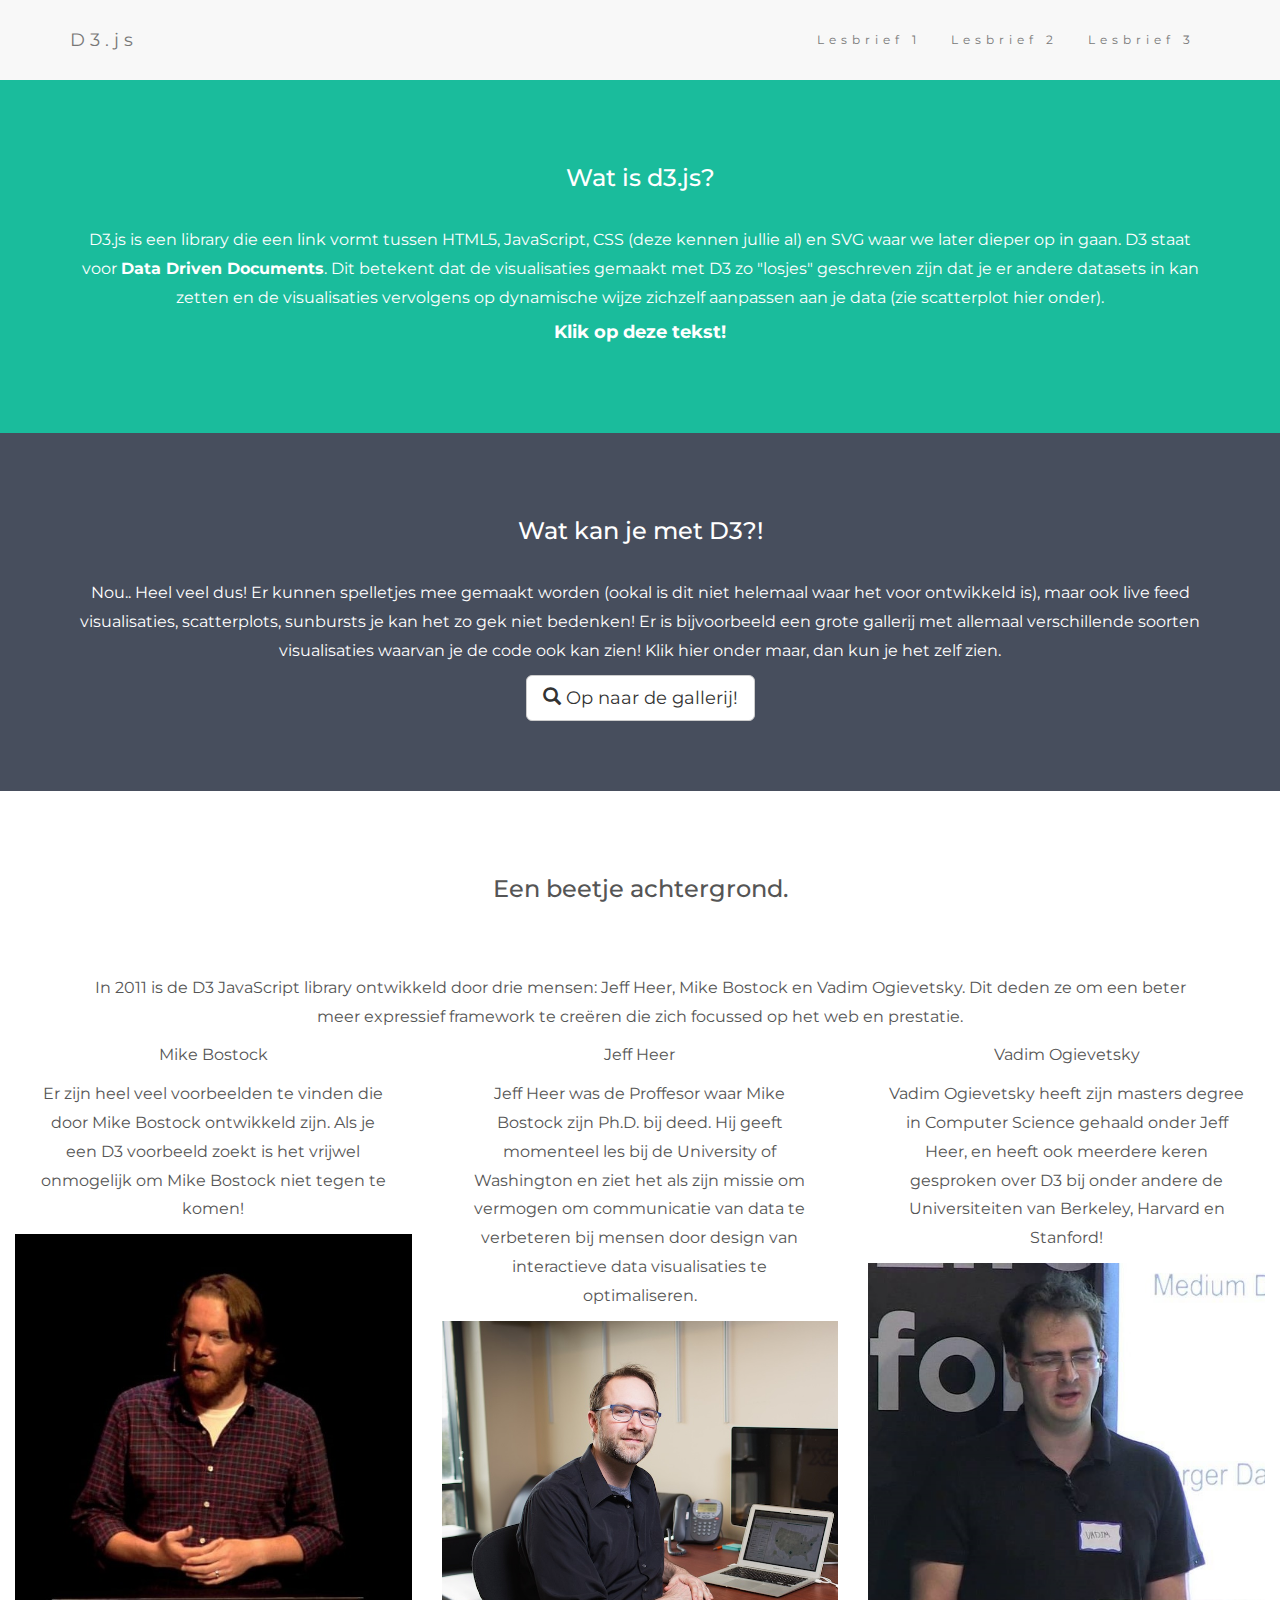
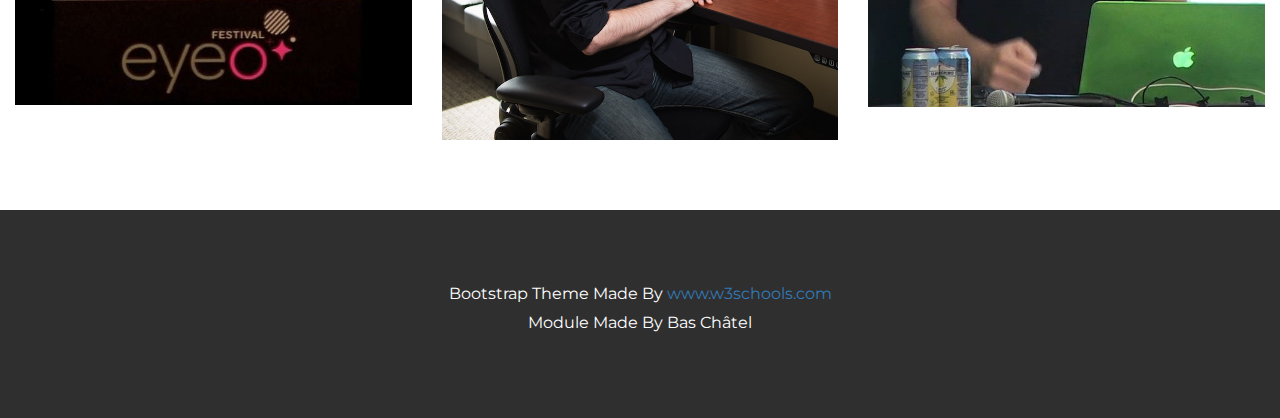
==== index.html @ f6dfb0a8 "alles erop" ====
<!DOCTYPE html>
<html lang="en">
<head>
  <!-- Theme Made By www.w3schools.com - No Copyright -->
  <title>D3.js module</title>
  <meta charset="utf-8">
  <meta name="viewport" content="width=device-width, initial-scale=1">
  <link rel="stylesheet" href="https://maxcdn.bootstrapcdn.com/bootstrap/3.3.7/css/bootstrap.min.css">
  <link href="https://fonts.googleapis.com/css?family=Montserrat" rel="stylesheet">
  <script src="https://ajax.googleapis.com/ajax/libs/jquery/3.2.1/jquery.min.js"></script>
  <script src="https://maxcdn.bootstrapcdn.com/bootstrap/3.3.7/js/bootstrap.min.js"></script>
  <link rel="stylesheet" href="css/style.css">
</head>
<body>

<!-- Navbar -->
<nav class="navbar navbar-default">
  <div class="container">
    <div class="navbar-header">
      <button type="button" class="navbar-toggle" data-toggle="collapse" data-target="#myNavbar">
        <span class="icon-bar"></span>
        <span class="icon-bar"></span>
        <span class="icon-bar"></span>
      </button>
      <a class="navbar-brand" href="#">D3.js</a>
    </div>
    <div class="collapse navbar-collapse" id="myNavbar">
      <ul class="nav navbar-nav navbar-right">
        <li><a href="lesbrieven/lesbrief_1.html">Lesbrief 1</a></li>
        <li><a href="lesbrieven/lesbrief_2.html">Lesbrief 2</a></li>
        <li><a href="lesbrieven/lesbrief_3.html">Lesbrief 3</a></li>
      </ul>
    </div>
  </div>
</nav>

<!-- First Container -->
<div class="container-fluid bg-1 text-center">
  <h3 class="margin">Wat is d3.js?</h3>
  <p>D3.js is een library die een link vormt tussen HTML5, JavaScript, CSS (deze kennen jullie al) en SVG waar we later dieper op in gaan. D3 staat voor <strong>Data Driven Documents</strong>. Dit betekent dat de visualisaties gemaakt met D3 zo "losjes" geschreven zijn dat je er andere datasets in kan zetten en de visualisaties vervolgens op dynamische wijze zichzelf aanpassen aan je data (zie scatterplot hier onder).</p>
  <script src="https://d3js.org/d3.v3.min.js"></script>
  <script src="js/functions.js"></script>
  <h4><strong>Klik op deze tekst!</strong></h4>
  <h2></h2>
  <script>
    draw_scatter();
  </script>
</div>

<!-- Second Container -->
<div class="container-fluid bg-2 text-center">
  <h3 class="margin">Wat kan je met D3?!</h3>
  <p>Nou.. Heel veel dus! Er kunnen spelletjes mee gemaakt worden (ookal is dit niet helemaal waar het voor ontwikkeld is), maar ook live feed visualisaties, scatterplots, sunbursts je kan het zo gek niet bedenken! Er is bijvoorbeeld een grote gallerij met allemaal verschillende soorten visualisaties waarvan je de code ook kan zien! Klik hier onder maar, dan kun je het zelf zien.</p>
  <a href="https://github.com/d3/d3/wiki/Gallery" target="_blank" class="btn btn-default btn-lg">
    <span class="glyphicon glyphicon-search"></span> Op naar de gallerij!
  </a>
</div>

<!-- Third Container (Grid) -->
<div class="container-fluid bg-3 text-center">
  <h3 class="margin">Een beetje achtergrond.</h3><br>
  <p>In 2011 is de D3 JavaScript library ontwikkeld door drie mensen: Jeff Heer, Mike Bostock en Vadim Ogievetsky. Dit deden ze om een beter meer expressief framework te creëren die zich focussed op het web en prestatie.</p>
  <div class="row">
    <div class="col-sm-4">
      <p>Mike Bostock</p>
      <p>Er zijn heel veel voorbeelden te vinden die door Mike Bostock ontwikkeld zijn. Als je een D3 voorbeeld zoekt is het vrijwel onmogelijk om Mike Bostock niet tegen te komen!</p>
      <img src="images/Mike_bostock.jpg" class="img-responsive" style="width:100%" alt="Image">
    </div>
    <div class="col-sm-4">
      <p>Jeff Heer</p>
      <p>Jeff Heer was de Proffesor waar Mike Bostock zijn Ph.D. bij deed. Hij geeft momenteel les bij de University of Washington en ziet het als zijn missie om vermogen om communicatie van data te verbeteren bij mensen door design van interactieve data visualisaties te optimaliseren.</p>
      <img src="images/Jeff_Heer.jpg" class="img-responsive" style="width:100%" alt="Image">
    </div>
    <div class="col-sm-4">
      <p>Vadim Ogievetsky</p>
      <p>Vadim Ogievetsky heeft zijn masters degree in Computer Science gehaald onder Jeff Heer, en heeft ook meerdere keren gesproken over D3 bij onder andere de Universiteiten van Berkeley, Harvard en Stanford! </p>
      <img src="images/Vadim_Ogievetsky.jpg" class="img-responsive" style="width:100%" alt="Image">
    </div>
  </div>
</div>
<!-- <script type="text/javascript">
  teken("#voorbeeld");
</script>
 --><!-- Footer -->
<footer class="container-fluid bg-4 text-center">
  <p>Bootstrap Theme Made By <a href="https://www.w3schools.com">www.w3schools.com</a><br> Module Made By Bas Châtel</p> 
</footer>

</body>
</html>
---- css/style.css ----
/* Format X and Y Axis */
.axis_scatter path,
.axis_scatter line {
    fill: none;
    stroke: black;
    shape-rendering: crispEdges;
}

.axis_scatter text {
    font-family: sans-serif;
    font-size: 11px;
}

body {
    font: 20px Montserrat, sans-serif;
    line-height: 1.8;
    color: #f5f6f7;
}
p {font-size: 16px;
    margin-left: 5%;
    margin-right: 5%;}
.margin {margin-bottom: 35px;
         margin-top: 15px}
.bg-1 {
    background-color: #1abc9c; /* Green */
    color: #ffffff;
}
.bg-2 {
    background-color: #474e5d; /* Dark Blue */
    color: #ffffff;
}
.bg-3 {
    background-color: #ffffff; /* White */
    color: #555555;
}
.bg-4 {
    background-color: #2f2f2f; /* Black Gray */
    color: #fff;
}
.container-fluid {
    padding-top: 70px;
    padding-bottom: 70px;
}
.navbar {
    padding-top: 15px;
    padding-bottom: 15px;
    border: 0;
    border-radius: 0;
    margin-bottom: 0;
    font-size: 12px;
    letter-spacing: 5px;
}
.navbar-nav  li a:hover {
    color: #1abc9c !important;
}

.bar {
  fill: steelblue;
}

.bar:hover {
  fill: brown;
}

.axis--x path {
  display: none;
}

.d3_pics {
    display: block;
    margin: 0 auto;
    margin-top: 25px;
    margin-bottom: 25px;
}
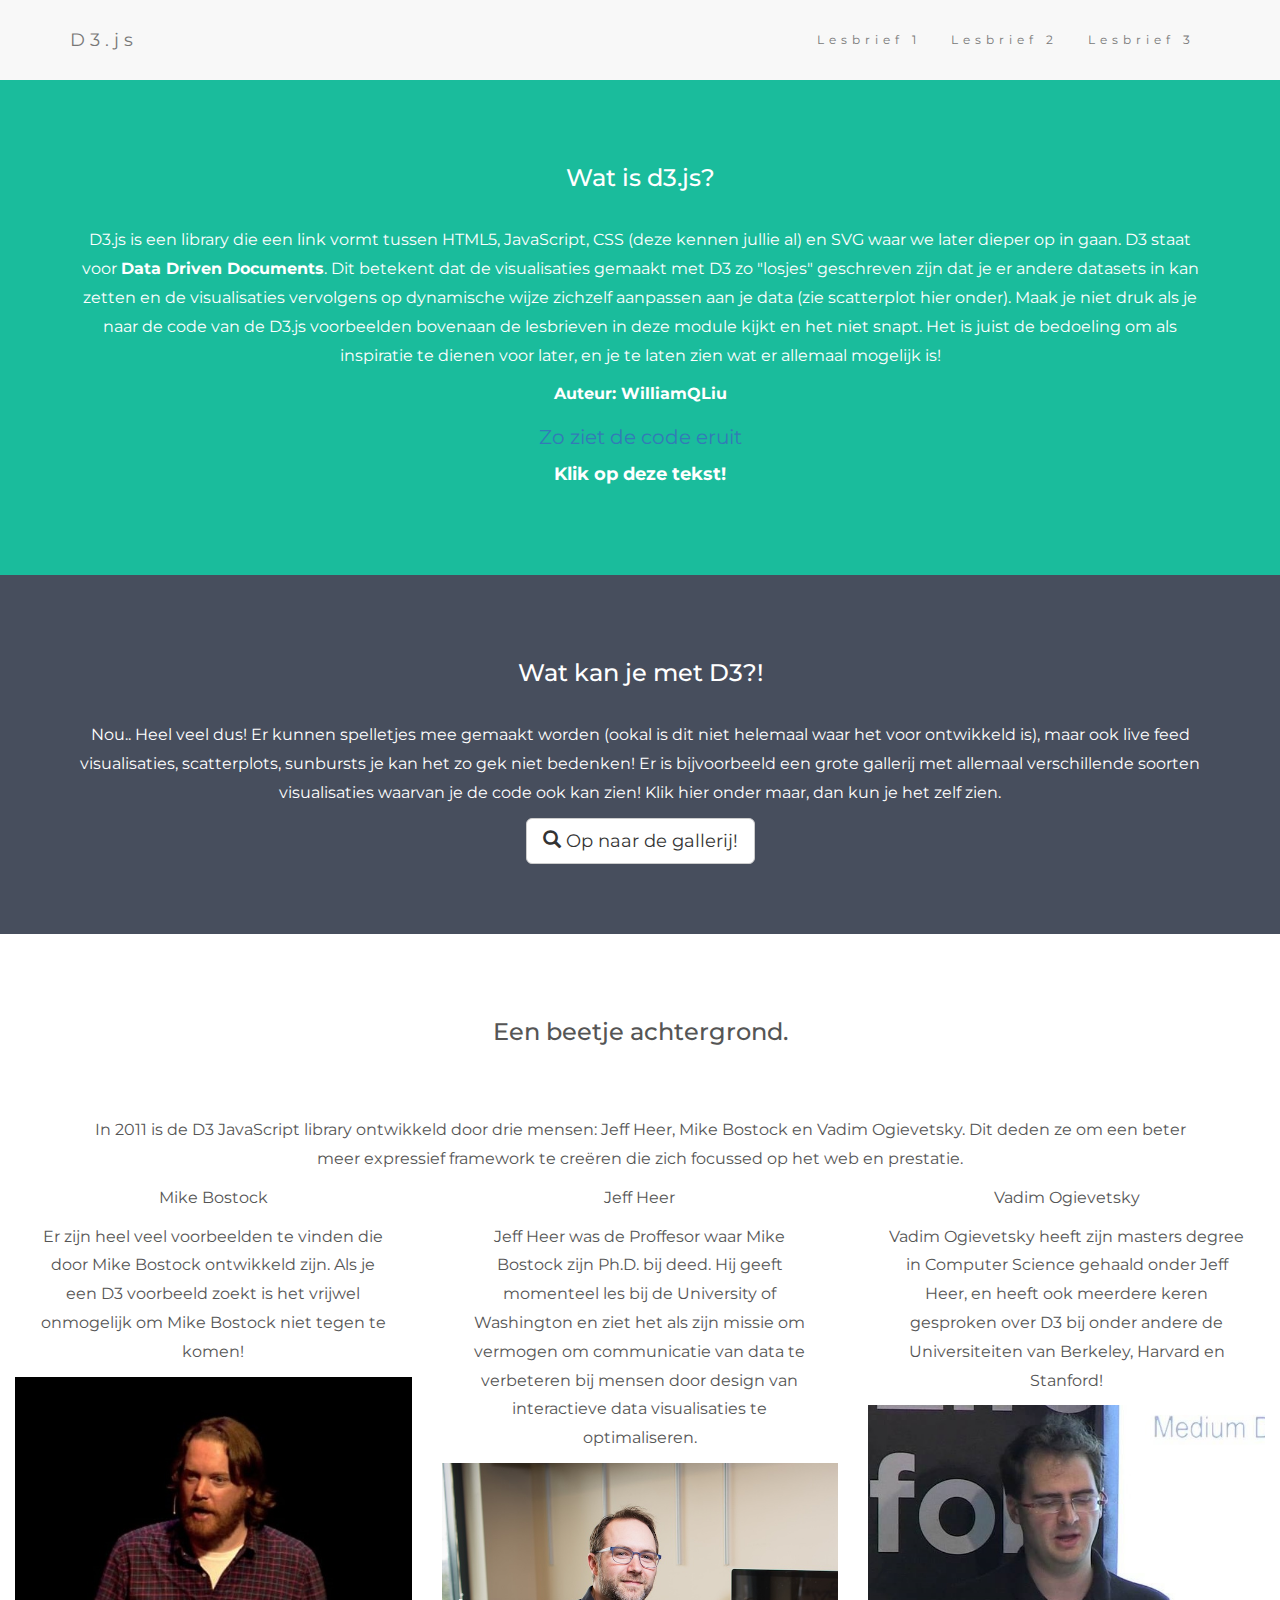
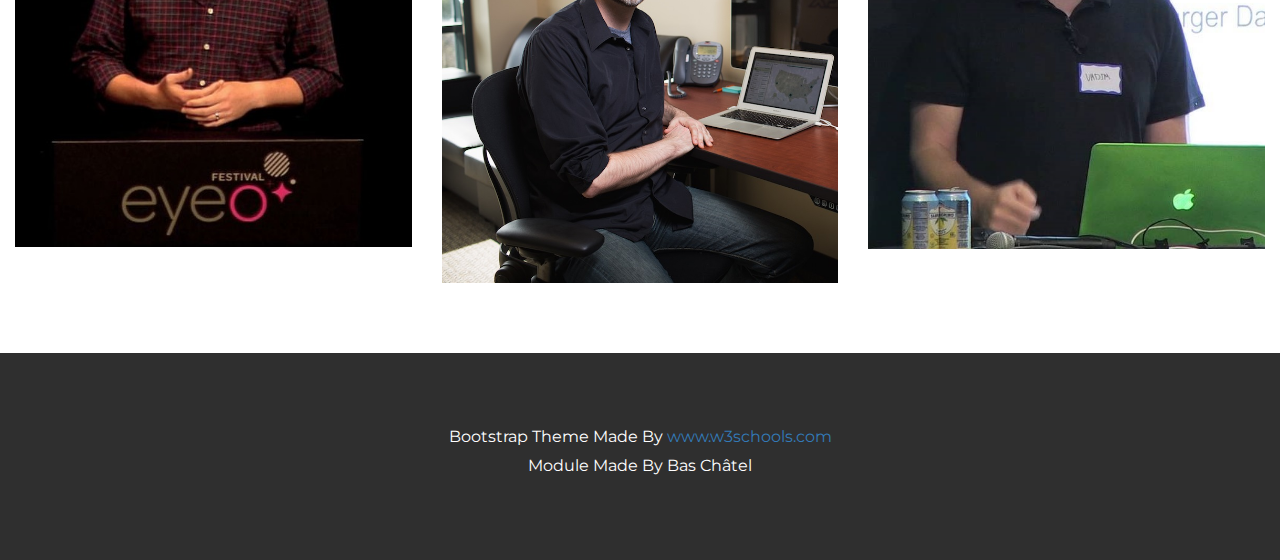
==== commit 5b24143d: "changes" ====
--- a/index.html
+++ b/index.html
@@ -37,7 +37,10 @@
 <!-- First Container -->
 <div class="container-fluid bg-1 text-center">
   <h3 class="margin">Wat is d3.js?</h3>
-  <p>D3.js is een library die een link vormt tussen HTML5, JavaScript, CSS (deze kennen jullie al) en SVG waar we later dieper op in gaan. D3 staat voor <strong>Data Driven Documents</strong>. Dit betekent dat de visualisaties gemaakt met D3 zo "losjes" geschreven zijn dat je er andere datasets in kan zetten en de visualisaties vervolgens op dynamische wijze zichzelf aanpassen aan je data (zie scatterplot hier onder).</p>
+  <p>D3.js is een library die een link vormt tussen HTML5, JavaScript, CSS (deze kennen jullie al) en SVG waar we later dieper op in gaan. D3 staat voor <strong>Data Driven Documents</strong>. Dit betekent dat de visualisaties gemaakt met D3 zo "losjes" geschreven zijn dat je er andere datasets in kan zetten en de visualisaties vervolgens op dynamische wijze zichzelf aanpassen aan je data (zie scatterplot hier onder). Maak je niet druk als je naar de code van de D3.js voorbeelden bovenaan de lesbrieven in deze module kijkt en het niet snapt. Het is juist de bedoeling om als inspiratie te dienen voor later, en je te laten zien wat er allemaal mogelijk is!
+  <p><strong>Auteur: WilliamQLiu </strong></p>
+  <a href="http://bl.ocks.org/WilliamQLiu/bd12f73d0b79d70bfbae">Zo ziet de code eruit</a>
+  </p>
   <script src="https://d3js.org/d3.v3.min.js"></script>
   <script src="js/functions.js"></script>
   <h4><strong>Klik op deze tekst!</strong></h4>
--- a/css/style.css
+++ b/css/style.css
@@ -71,4 +71,27 @@
     margin: 0 auto;
     margin-top: 25px;
     margin-bottom: 25px;
+}
+
+#wrapper {
+    text-align: center;
+}
+
+.wrapper_first {
+    display: inline-block;
+    margin-right: 20px;
+}
+
+.wrapper_second {
+    display: inline-block;
+}
+
+.links line {
+  stroke: #999;
+  stroke-opacity: 0.6;
+}
+
+.nodes circle {
+  stroke: #fff;
+  stroke-width: 1.5px;
 }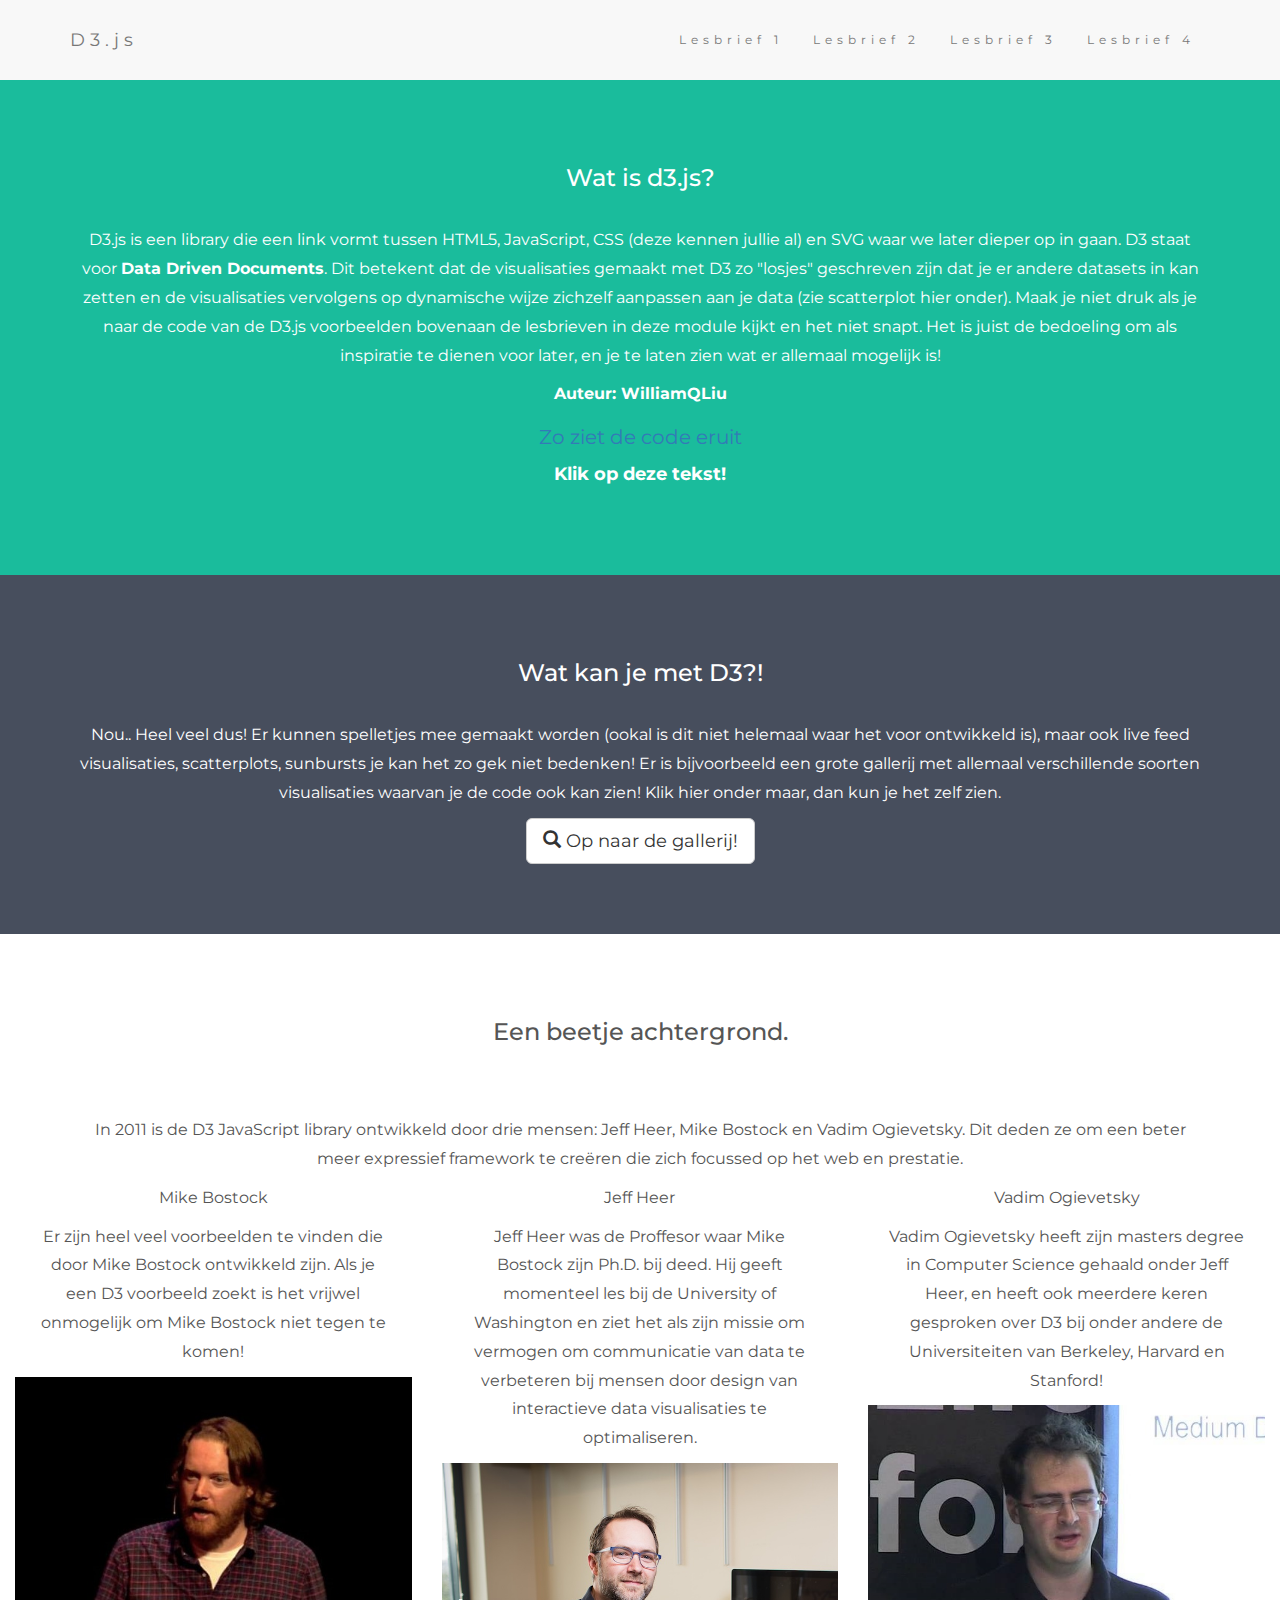
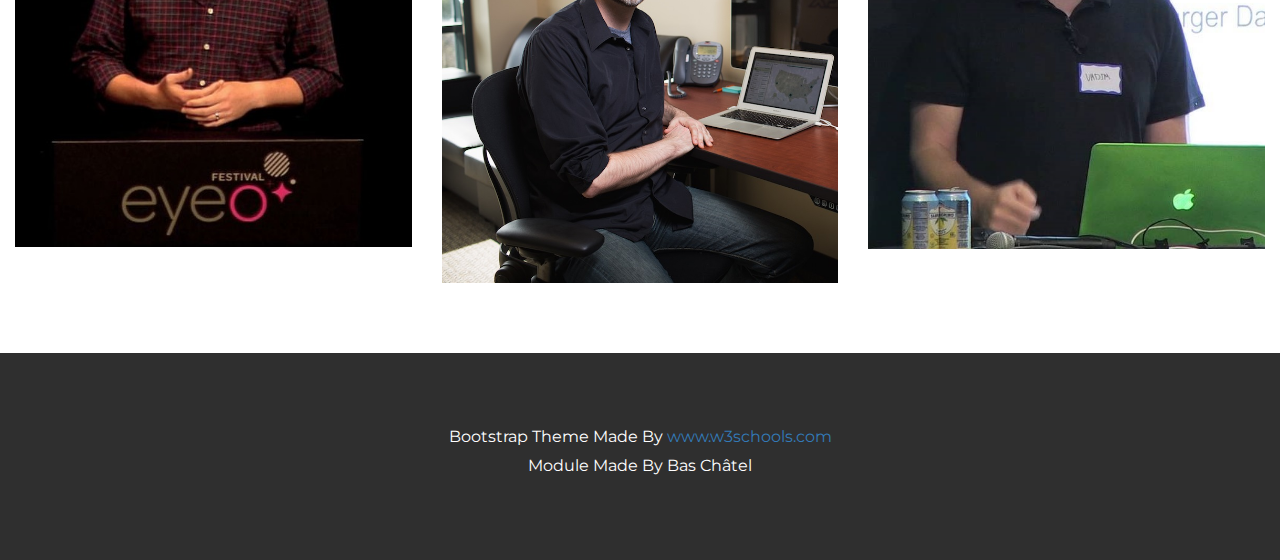
==== commit 19f7db89: "lesbrief 4" ====
--- a/index.html
+++ b/index.html
@@ -26,9 +26,10 @@
     </div>
     <div class="collapse navbar-collapse" id="myNavbar">
       <ul class="nav navbar-nav navbar-right">
-        <li><a href="lesbrieven/lesbrief_1.html">Lesbrief 1</a></li>
-        <li><a href="lesbrieven/lesbrief_2.html">Lesbrief 2</a></li>
-        <li><a href="lesbrieven/lesbrief_3.html">Lesbrief 3</a></li>
+        <li><a href="../lesbrieven/lesbrief_1.html">Lesbrief 1</a></li>
+        <li><a href="../lesbrieven/lesbrief_2.html">Lesbrief 2</a></li>
+        <li><a href="../lesbrieven/lesbrief_3.html">Lesbrief 3</a></li>
+        <li><a href="../lesbrieven/lesbrief_4.html">Lesbrief 4</a></li>
       </ul>
     </div>
   </div>
--- a/css/style.css
+++ b/css/style.css
@@ -94,4 +94,47 @@
 .nodes circle {
   stroke: #fff;
   stroke-width: 1.5px;
+}
+
+.preview_svg {
+    margin-top: 30px;
+    margin-bottom: 30px;
+}
+
+.wrappertje { 
+  border : 2px solid #000; 
+  overflow:hidden;
+}
+
+.wrappertje div {
+   min-height: 200px;
+   padding: 10px;
+}
+#wrappertje_first {
+  background-color: gray;
+  float:left; 
+  margin-right:20px;
+  width:140px;
+  border-right:2px solid #000;
+}
+#wrappertje_second { 
+  background-color: white;
+  overflow:hidden;
+  margin:10px;
+  border:2px dashed #ccc;
+  min-height:170px;
+}
+
+@media screen and (max-width: 400px) {
+   #wrappertje_first { 
+    float: none;
+    margin-right:0;
+    width:auto;
+    border:0;
+    border-bottom:2px solid #000;    
+  }
+}
+
+p.text_row {
+    margin-top: 15px;
 }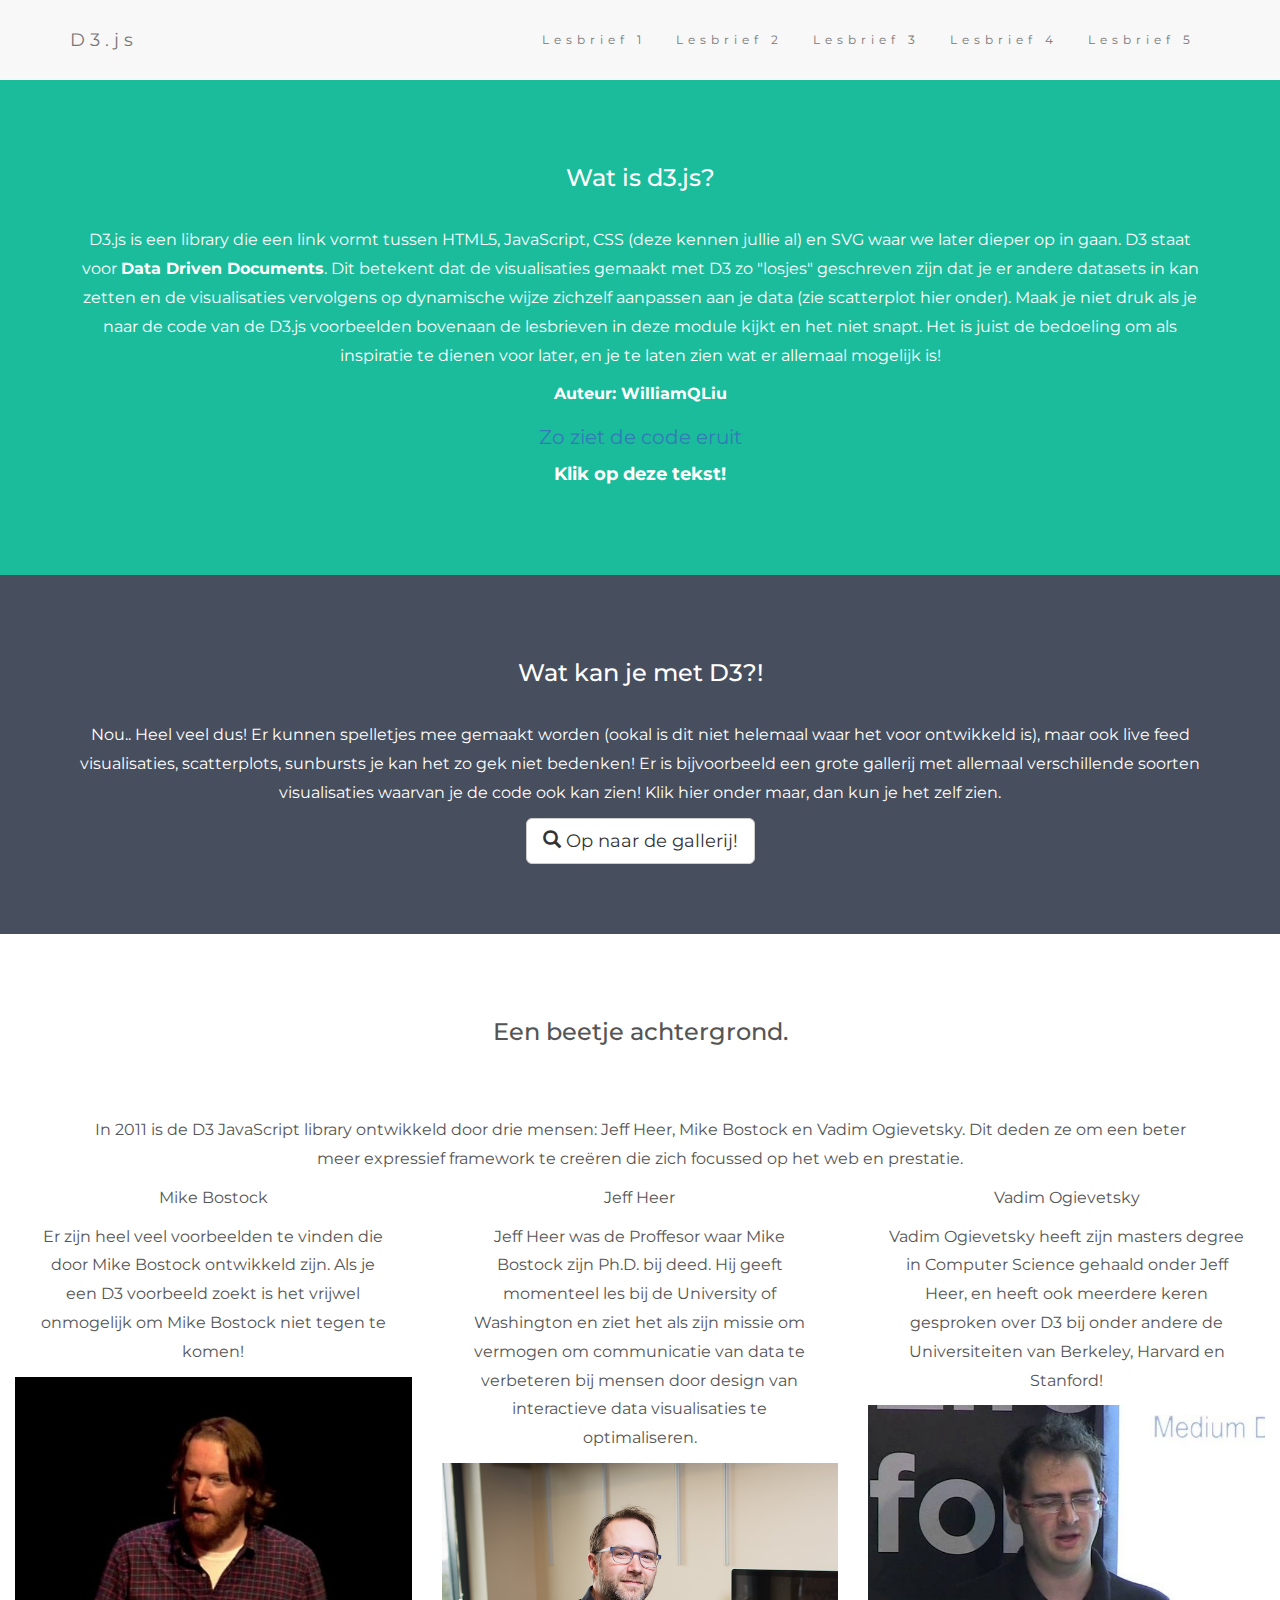
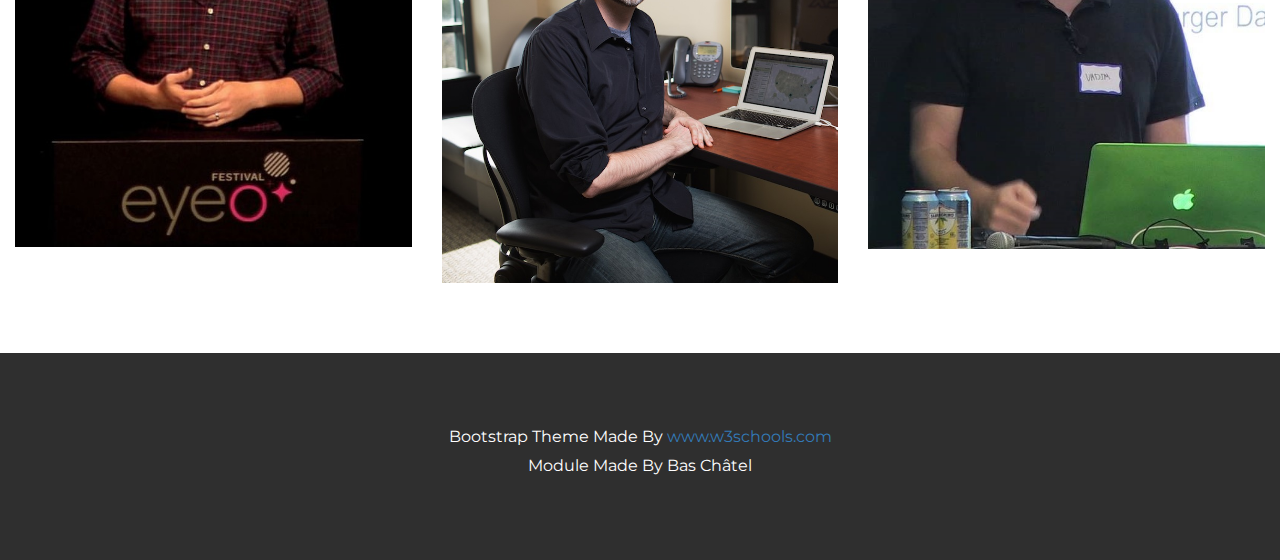
==== commit bfe62224: "lesbrief 4 klaar" ====
--- a/index.html
+++ b/index.html
@@ -26,10 +26,11 @@
     </div>
     <div class="collapse navbar-collapse" id="myNavbar">
       <ul class="nav navbar-nav navbar-right">
-        <li><a href="../lesbrieven/lesbrief_1.html">Lesbrief 1</a></li>
-        <li><a href="../lesbrieven/lesbrief_2.html">Lesbrief 2</a></li>
-        <li><a href="../lesbrieven/lesbrief_3.html">Lesbrief 3</a></li>
-        <li><a href="../lesbrieven/lesbrief_4.html">Lesbrief 4</a></li>
+        <li><a href="lesbrieven/lesbrief_1.html">Lesbrief 1</a></li>
+        <li><a href="lesbrieven/lesbrief_2.html">Lesbrief 2</a></li>
+        <li><a href="lesbrieven/lesbrief_3.html">Lesbrief 3</a></li>
+        <li><a href="lesbrieven/lesbrief_4.html">Lesbrief 4</a></li>
+        <li><a href="lesbrieven/lesbrief_5.html">Lesbrief 5</a></li>
       </ul>
     </div>
   </div>
@@ -40,7 +41,7 @@
   <h3 class="margin">Wat is d3.js?</h3>
   <p>D3.js is een library die een link vormt tussen HTML5, JavaScript, CSS (deze kennen jullie al) en SVG waar we later dieper op in gaan. D3 staat voor <strong>Data Driven Documents</strong>. Dit betekent dat de visualisaties gemaakt met D3 zo "losjes" geschreven zijn dat je er andere datasets in kan zetten en de visualisaties vervolgens op dynamische wijze zichzelf aanpassen aan je data (zie scatterplot hier onder). Maak je niet druk als je naar de code van de D3.js voorbeelden bovenaan de lesbrieven in deze module kijkt en het niet snapt. Het is juist de bedoeling om als inspiratie te dienen voor later, en je te laten zien wat er allemaal mogelijk is!
   <p><strong>Auteur: WilliamQLiu </strong></p>
-  <a href="http://bl.ocks.org/WilliamQLiu/bd12f73d0b79d70bfbae">Zo ziet de code eruit</a>
+  <a target="_blank" href="https://bl.ocks.org/WilliamQLiu/bd12f73d0b79d70bfbae">Zo ziet de code eruit</a>
   </p>
   <script src="https://d3js.org/d3.v3.min.js"></script>
   <script src="js/functions.js"></script>
--- a/css/style.css
+++ b/css/style.css
@@ -73,6 +73,10 @@
     margin-bottom: 25px;
 }
 
+.active {
+    font-weight:bold;
+}
+
 #wrapper {
     text-align: center;
 }
@@ -101,8 +105,13 @@
     margin-bottom: 30px;
 }
 
-.wrappertje { 
-  border : 2px solid #000; 
+.preview_svg2 {
+    margin-top: 125px;
+    margin-bottom: 30px;
+}
+
+.wrappertje {
+  border : 2px solid #000;
   overflow:hidden;
 }
 
@@ -112,12 +121,12 @@
 }
 #wrappertje_first {
   background-color: gray;
-  float:left; 
+  float:left;
   margin-right:20px;
   width:140px;
   border-right:2px solid #000;
 }
-#wrappertje_second { 
+#wrappertje_second {
   background-color: white;
   overflow:hidden;
   margin:10px;
@@ -126,15 +135,19 @@
 }
 
 @media screen and (max-width: 400px) {
-   #wrappertje_first { 
+   #wrappertje_first {
     float: none;
     margin-right:0;
     width:auto;
     border:0;
-    border-bottom:2px solid #000;    
+    border-bottom:2px solid #000;
   }
 }
 
 p.text_row {
     margin-top: 15px;
+}
+
+.list_item {
+    margin-top:18px
 }